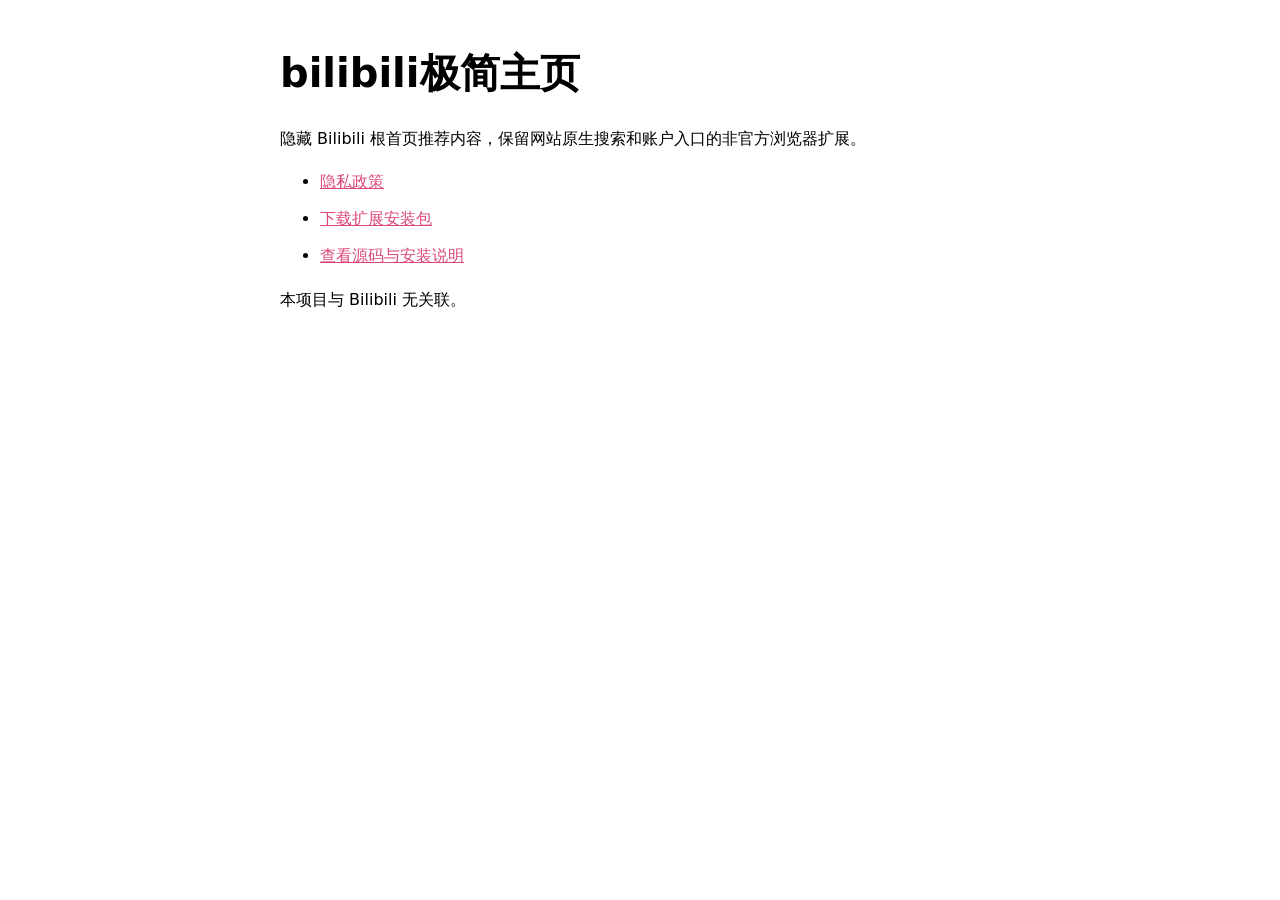
==== index.html @ 7a7ed21f "Publish extension source and privacy policy" ====
<!doctype html>
<html lang="zh-CN">
<head>
  <meta charset="utf-8">
  <meta name="viewport" content="width=device-width, initial-scale=1">
  <title>bilibili极简主页</title>
  <style>
    :root { color-scheme: light dark; font: 16px/1.7 system-ui, "Microsoft YaHei", sans-serif; }
    body { max-width: 720px; margin: 48px auto; padding: 0 20px; }
    h1 { font-size: clamp(28px, 5vw, 40px); line-height: 1.25; }
    a { color: #db497a; }
    li { margin: 10px 0; }
  </style>
</head>
<body>
  <h1>bilibili极简主页</h1>
  <p>隐藏 Bilibili 根首页推荐内容，保留网站原生搜索和账户入口的非官方浏览器扩展。</p>
  <ul>
    <li><a href="./store-assets/privacy-policy.html">隐私政策</a></li>
    <li><a href="./release/bilibili-minimal-home-1.2.2.zip">下载扩展安装包</a></li>
    <li><a href="https://github.com/qikai2007820-svg/bilibili-minimal-home">查看源码与安装说明</a></li>
  </ul>
  <p>本项目与 Bilibili 无关联。</p>
</body>
</html>
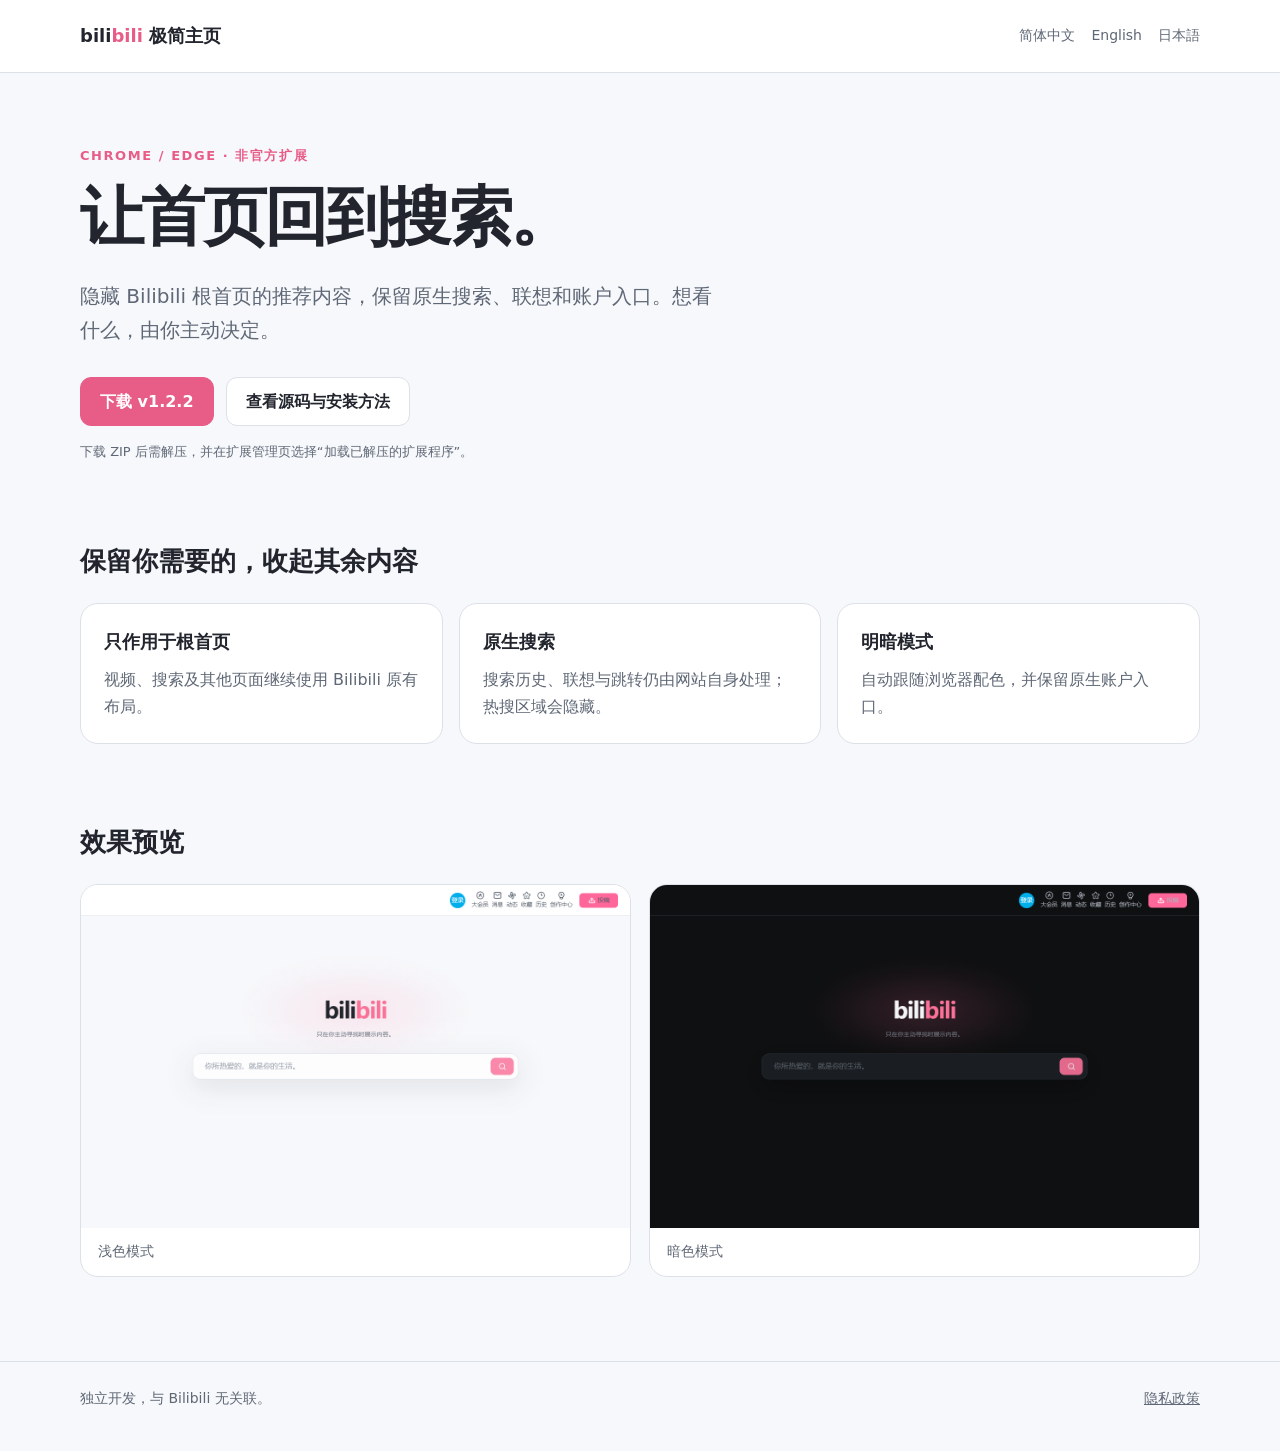
==== commit c35c09d9: "Polish project homepage and multilingual documentation" ====
--- a/index.html
+++ b/index.html
@@ -3,23 +3,104 @@
 <head>
   <meta charset="utf-8">
   <meta name="viewport" content="width=device-width, initial-scale=1">
-  <title>bilibili极简主页</title>
+  <meta name="description" content="适用于 Bilibili 根首页的非官方极简浏览器扩展。隐藏推荐内容，保留原生搜索。">
+  <link rel="icon" type="image/png" href="./store-assets/icon32.png">
+  <title>bilibili极简主页｜非官方浏览器扩展</title>
   <style>
-    :root { color-scheme: light dark; font: 16px/1.7 system-ui, "Microsoft YaHei", sans-serif; }
-    body { max-width: 720px; margin: 48px auto; padding: 0 20px; }
-    h1 { font-size: clamp(28px, 5vw, 40px); line-height: 1.25; }
-    a { color: #db497a; }
-    li { margin: 10px 0; }
+    :root {
+      color-scheme: light dark;
+      --bg: #f7f8fb;
+      --card: #fff;
+      --text: #22252d;
+      --muted: #5f6876;
+      --line: #dce0e7;
+      --accent: #e85d88;
+      --accent-text: #fff;
+      font: 16px/1.7 system-ui, "PingFang SC", "Microsoft YaHei", sans-serif;
+    }
+    @media (prefers-color-scheme: dark) {
+      :root { --bg: #101114; --card: #1b1e24; --text: #f3f4f6; --muted: #aeb4bd; --line: #30343c; --accent: #fb7299; --accent-text: #16171a; }
+    }
+    * { box-sizing: border-box; }
+    body { margin: 0; color: var(--text); background: var(--bg); }
+    a { color: inherit; }
+    .shell { width: min(1120px, calc(100% - 40px)); margin: auto; }
+    header { border-bottom: 1px solid var(--line); background: var(--card); }
+    header .shell { min-height: 72px; display: flex; align-items: center; justify-content: space-between; gap: 20px; }
+    .brand { font-size: 18px; font-weight: 800; text-decoration: none; white-space: nowrap; }
+    .brand span { color: var(--accent); }
+    .languages { display: flex; flex-wrap: wrap; gap: 16px; font-size: 14px; }
+    .languages a { color: var(--muted); text-decoration: none; }
+    .languages a:hover { color: var(--accent); }
+    main { padding: 72px 0 84px; }
+    .hero { max-width: 760px; }
+    .eyebrow { margin: 0 0 14px; color: var(--accent); font-size: 13px; font-weight: 800; letter-spacing: .12em; }
+    h1 { margin: 0; font-size: clamp(36px, 6vw, 64px); line-height: 1.15; letter-spacing: -.04em; }
+    .lead { max-width: 650px; margin: 24px 0 0; color: var(--muted); font-size: clamp(17px, 2vw, 20px); }
+    .actions { display: flex; flex-wrap: wrap; gap: 12px; margin-top: 30px; }
+    .button { display: inline-flex; align-items: center; justify-content: center; min-height: 46px; padding: 10px 19px; border: 1px solid var(--line); border-radius: 11px; background: var(--card); font-weight: 700; text-decoration: none; }
+    .button.primary { border-color: var(--accent); background: var(--accent); color: var(--accent-text); }
+    .note { margin: 15px 0 0; color: var(--muted); font-size: 13px; }
+    section { margin-top: 76px; }
+    h2 { margin: 0 0 20px; font-size: 26px; }
+    .features { display: grid; grid-template-columns: repeat(3, 1fr); gap: 16px; }
+    .feature { padding: 23px; border: 1px solid var(--line); border-radius: 18px; background: var(--card); }
+    .feature h3 { margin: 0 0 8px; font-size: 18px; }
+    .feature p { margin: 0; color: var(--muted); }
+    .gallery { display: grid; grid-template-columns: repeat(2, 1fr); gap: 18px; }
+    figure { margin: 0; overflow: hidden; border: 1px solid var(--line); border-radius: 18px; background: var(--card); }
+    figure img { display: block; width: 100%; height: auto; }
+    figcaption { padding: 12px 17px; color: var(--muted); font-size: 14px; }
+    footer { padding: 25px 0 40px; border-top: 1px solid var(--line); color: var(--muted); font-size: 14px; }
+    footer .shell { display: flex; flex-wrap: wrap; gap: 8px 20px; justify-content: space-between; }
+    @media (max-width: 740px) {
+      header .shell { padding: 15px 0; align-items: flex-start; flex-direction: column; gap: 4px; }
+      main { padding-top: 50px; }
+      section { margin-top: 58px; }
+      .features, .gallery { grid-template-columns: 1fr; }
+    }
   </style>
 </head>
 <body>
-  <h1>bilibili极简主页</h1>
-  <p>隐藏 Bilibili 根首页推荐内容，保留网站原生搜索和账户入口的非官方浏览器扩展。</p>
-  <ul>
-    <li><a href="./store-assets/privacy-policy.html">隐私政策</a></li>
-    <li><a href="./release/bilibili-minimal-home-1.2.2.zip">下载扩展安装包</a></li>
-    <li><a href="https://github.com/qikai2007820-svg/bilibili-minimal-home">查看源码与安装说明</a></li>
-  </ul>
-  <p>本项目与 Bilibili 无关联。</p>
+  <header>
+    <div class="shell">
+      <a class="brand" href="./">bili<span>bili</span> 极简主页</a>
+      <nav class="languages" aria-label="语言">
+        <a href="https://github.com/qikai2007820-svg/bilibili-minimal-home#readme">简体中文</a>
+        <a href="https://github.com/qikai2007820-svg/bilibili-minimal-home/blob/main/README.en.md">English</a>
+        <a href="https://github.com/qikai2007820-svg/bilibili-minimal-home/blob/main/README.ja.md">日本語</a>
+      </nav>
+    </div>
+  </header>
+  <main class="shell">
+    <div class="hero">
+      <p class="eyebrow">CHROME / EDGE · 非官方扩展</p>
+      <h1>让首页回到搜索。</h1>
+      <p class="lead">隐藏 Bilibili 根首页的推荐内容，保留原生搜索、联想和账户入口。想看什么，由你主动决定。</p>
+      <div class="actions">
+        <a class="button primary" href="https://github.com/qikai2007820-svg/bilibili-minimal-home/releases/download/v1.2.2/bilibili-minimal-home-1.2.2.zip">下载 v1.2.2</a>
+        <a class="button" href="https://github.com/qikai2007820-svg/bilibili-minimal-home">查看源码与安装方法</a>
+      </div>
+      <p class="note">下载 ZIP 后需解压，并在扩展管理页选择“加载已解压的扩展程序”。</p>
+    </div>
+
+    <section aria-labelledby="features-title">
+      <h2 id="features-title">保留你需要的，收起其余内容</h2>
+      <div class="features">
+        <div class="feature"><h3>只作用于根首页</h3><p>视频、搜索及其他页面继续使用 Bilibili 原有布局。</p></div>
+        <div class="feature"><h3>原生搜索</h3><p>搜索历史、联想与跳转仍由网站自身处理；热搜区域会隐藏。</p></div>
+        <div class="feature"><h3>明暗模式</h3><p>自动跟随浏览器配色，并保留原生账户入口。</p></div>
+      </div>
+    </section>
+
+    <section aria-labelledby="preview-title">
+      <h2 id="preview-title">效果预览</h2>
+      <div class="gallery">
+        <figure><img src="./store-assets/screenshot-1280x800.png" alt="浅色模式下的 Bilibili 极简首页" width="1280" height="800"><figcaption>浅色模式</figcaption></figure>
+        <figure><img src="./store-assets/screenshot-dark-1280x800.png" alt="暗色模式下的 Bilibili 极简首页" width="1280" height="800"><figcaption>暗色模式</figcaption></figure>
+      </div>
+    </section>
+  </main>
+  <footer><div class="shell"><span>独立开发，与 Bilibili 无关联。</span><a href="./store-assets/privacy-policy.html">隐私政策</a></div></footer>
 </body>
 </html>
